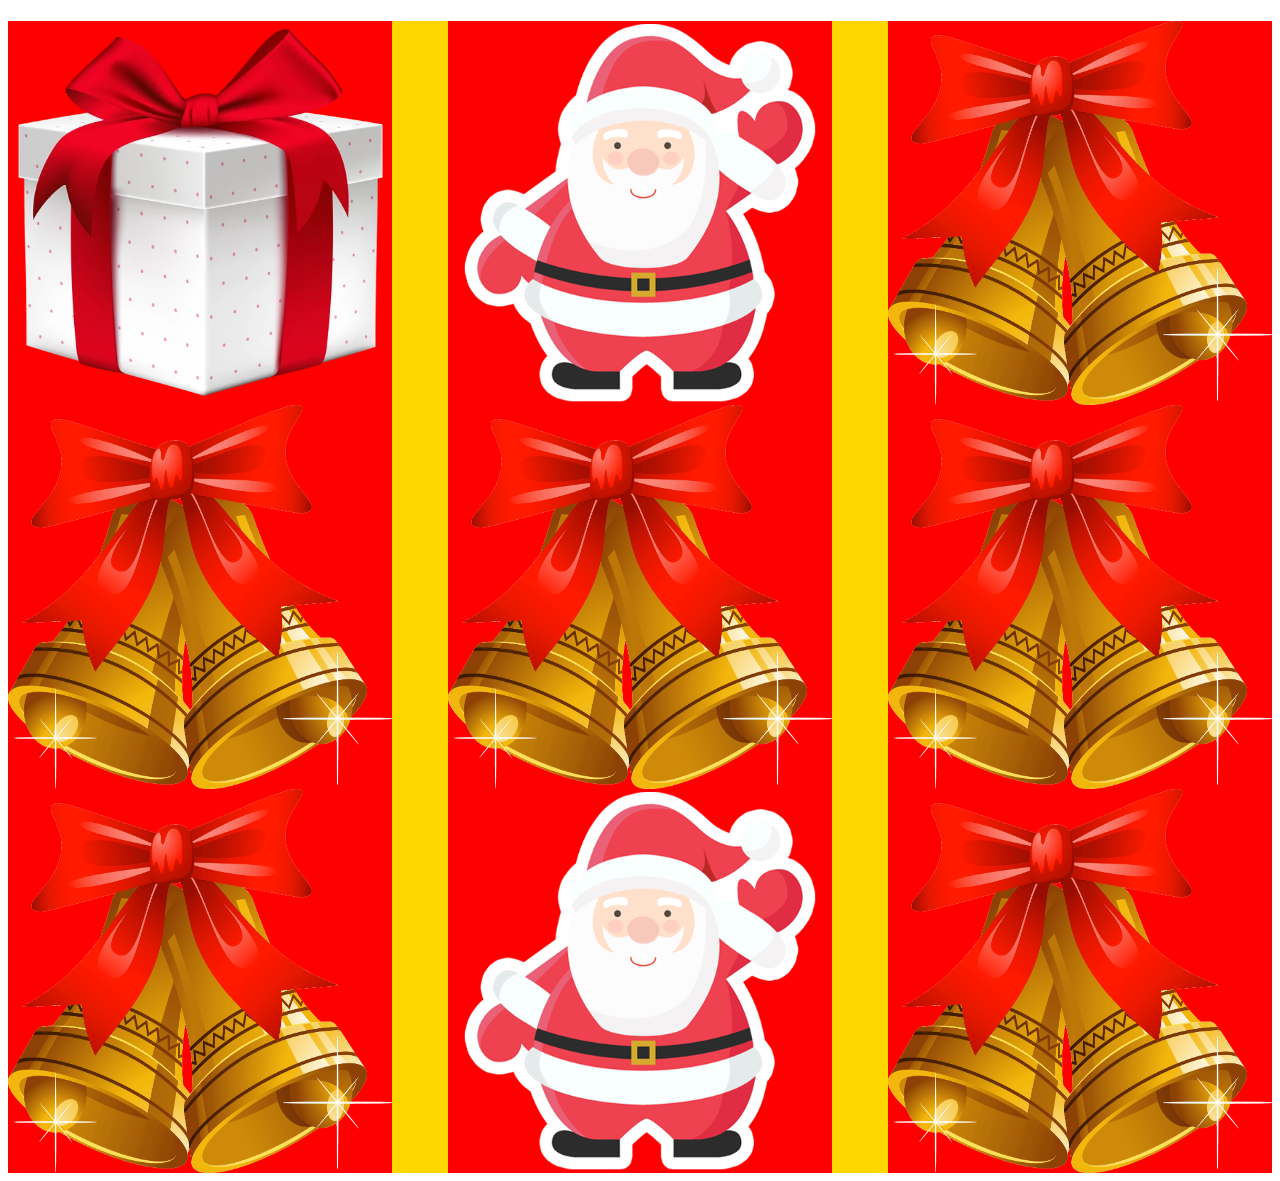
==== basic/index.html @ e4b3a8ce "index changed" ====
<!DOCTYPE html>
<html lang="en">

<head>
    <meta charset="UTF-8">
    <meta name="viewport" content="width=device-width, initial-scale=1.0">
    <meta http-equiv="X-UA-Compatible" content="ie=edge">
    <script src="https://code.jquery.com/jquery-3.4.1.js" crossorigin="anonymous"></script>
    <title>Document</title>
    <style>
        h1 {
            text-align: center;
        }

        #container {
            display: flex;
            flex-wrap: wrap;
            width: 100%;
            justify-content: space-between;
            align-items: space-between;
            background-color: gold;
        }

        div {
            width: 30vw;
            height: 30vw;
            background-color: red;
        }

        img {
            width: 100%;
            height: 30vw;

        }
    </style>
</head>

<body>
    <h1 id="result"></h1>
    <section id="container">
        <div id="item1">

        </div>
        <div id="item2">

        </div>
        <div id="item3">

        </div>
        <div id="item4">

        </div>
        <div id="item5">

        </div>
        <div id="item6">

        </div>
        <div id="item7">

        </div>
        <div id="item8">

        </div>
        <div id="item9">

        </div>
    </section>
    <script>
        var url;
        for (let i = 0; i < 9; i++) {
            switch (Math.floor(Math.random() * 3 + 1)) {
                case 1:
                    url = "./img/bell.png";
                    break;
                case 2:
                    url = "./img/present.webp";
                    break;
                case 3:
                    url = "./img/santa.png";
                    break;
            }
            $("#item" + (i + 1)).append("<img src=" + url + ">");
        }
        $('img').on('click', function (eventObject) {
            url = this.src;
            document.getElementById('result').innerHTML = "you clicked on" + url;
            switch(url){
                case "file:///C:/Users/Wojciech%20Schlesinger/Desktop/Woche5/Di/WF-DAY02-Wojtek-Phillip/basic/img/santa.png":
                    this.src="./img/present.webp";
                    break;
            }
        });
    </script>
</body>

</html>
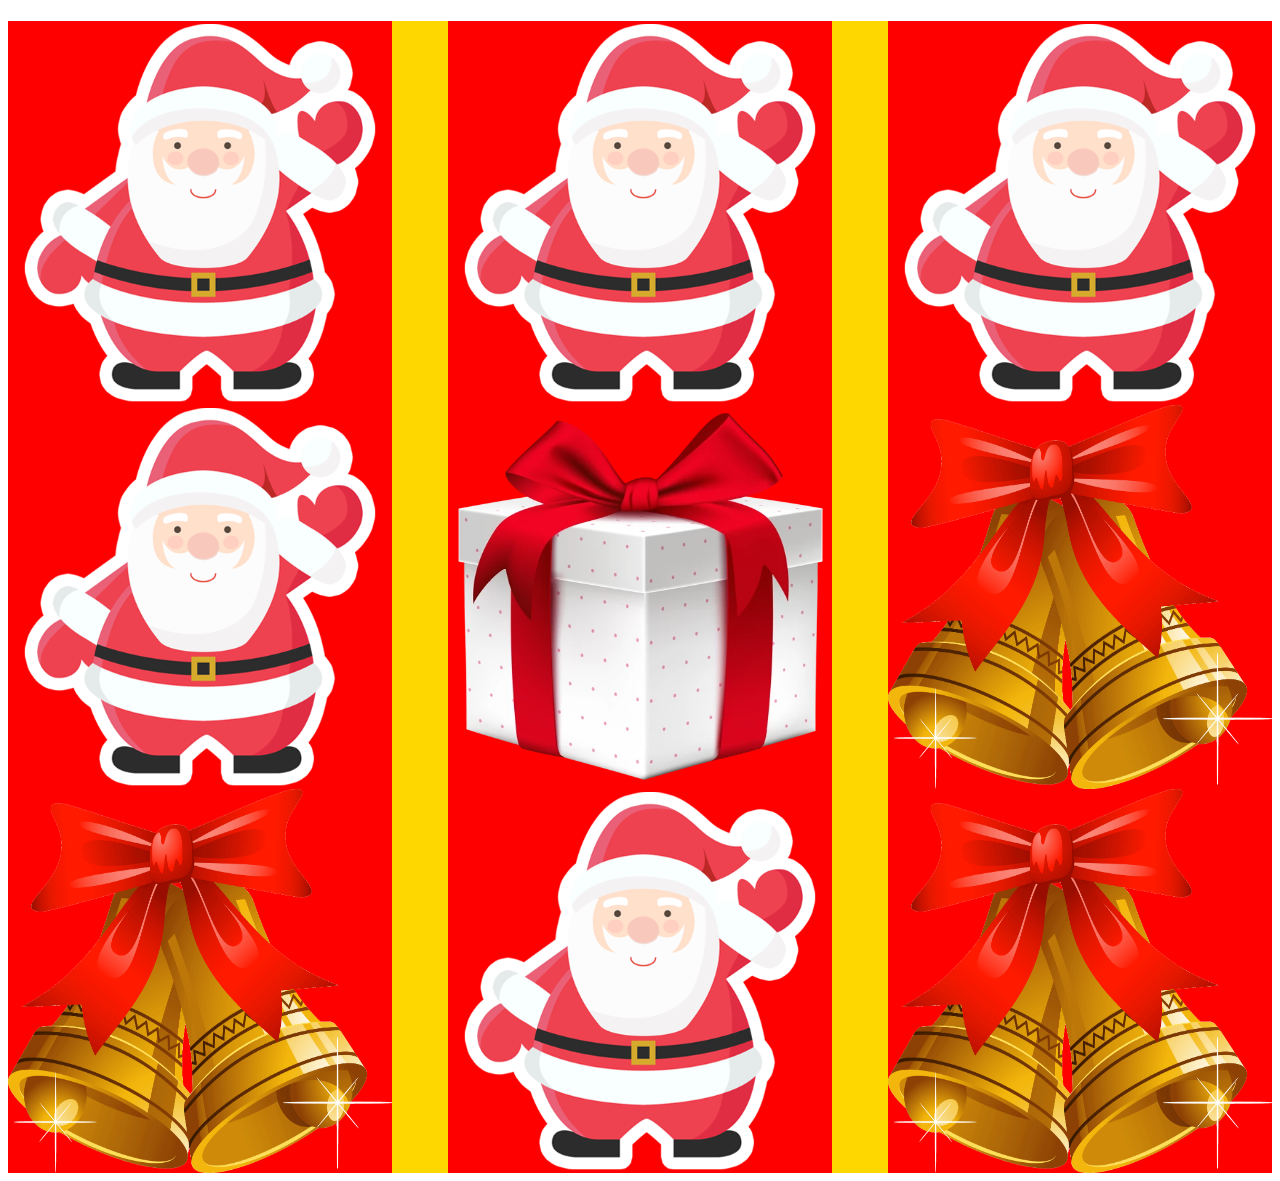
==== commit 0f2b6dbc: "index changed" ====
--- a/basic/index.html
+++ b/basic/index.html
@@ -86,7 +86,7 @@
             url = this.src;
             document.getElementById('result').innerHTML = "you clicked on" + url;
             switch(url){
-                case "file:///C:/Users/Wojciech%20Schlesinger/Desktop/Woche5/Di/WF-DAY02-Wojtek-Phillip/basic/img/santa.png":
+                case "./img/santa.png":
                     this.src="./img/present.webp";
                     break;
             }
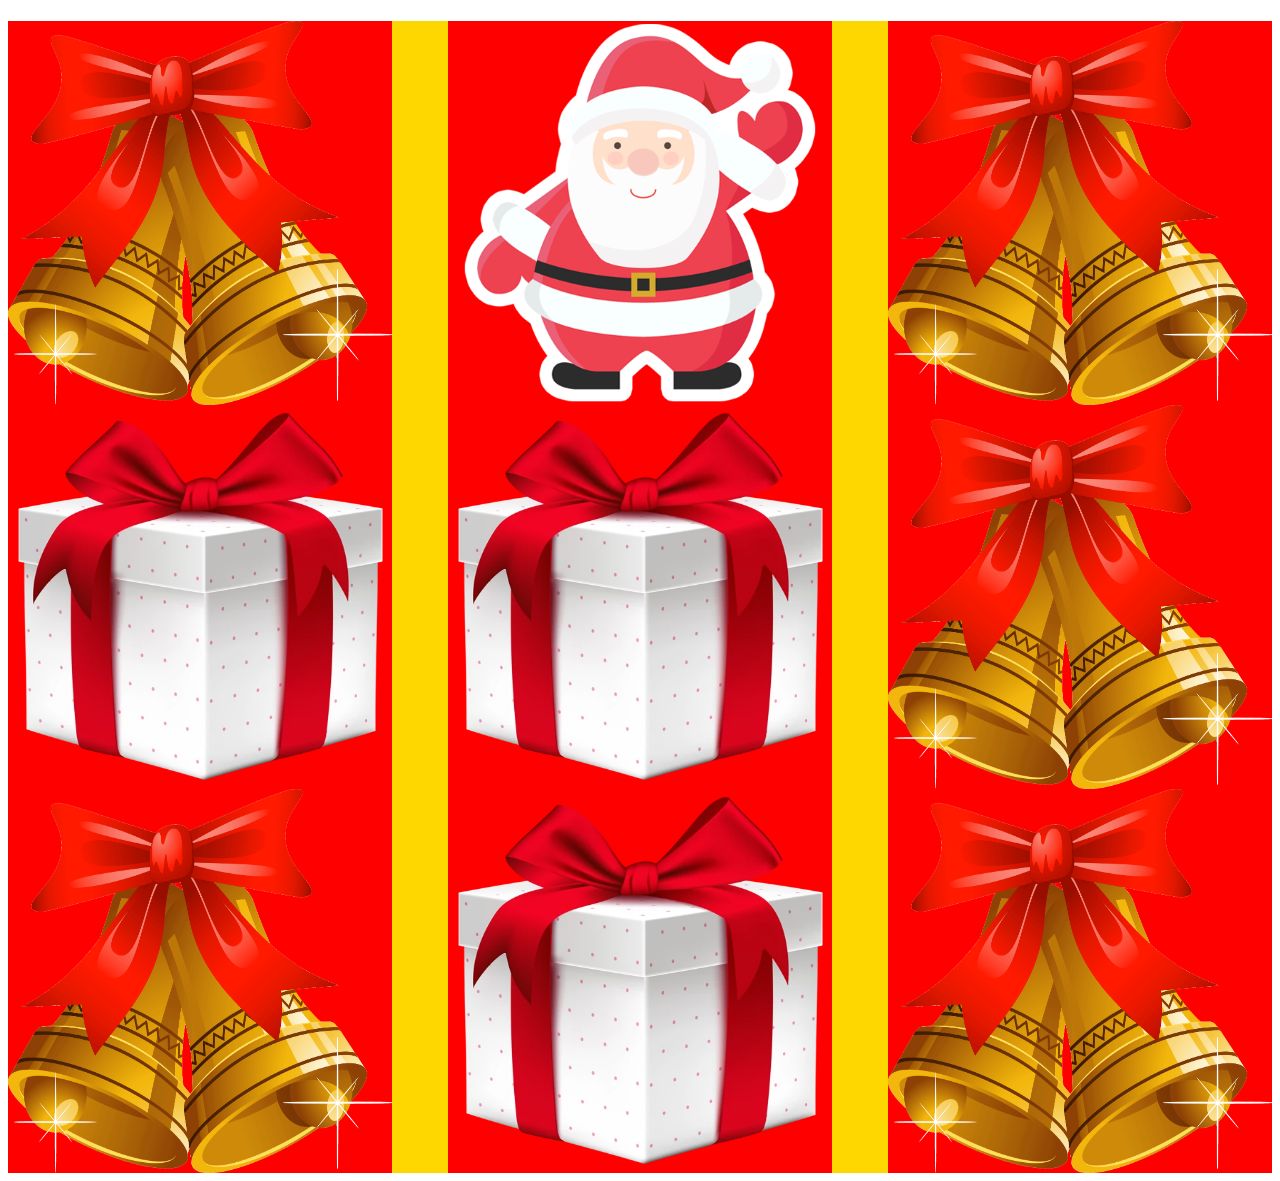
==== commit 26f001bc: "index changed" ====
--- a/basic/index.html
+++ b/basic/index.html
@@ -83,7 +83,9 @@
             $("#item" + (i + 1)).append("<img src=" + url + ">");
         }
         $('img').on('click', function (eventObject) {
-            url = this.src;
+            var buff;
+            buff=this.src.indexOf("/img/santa.png");
+            url="."+this.src.slice(buff);
             document.getElementById('result').innerHTML = "you clicked on" + url;
             switch(url){
                 case "./img/santa.png":
